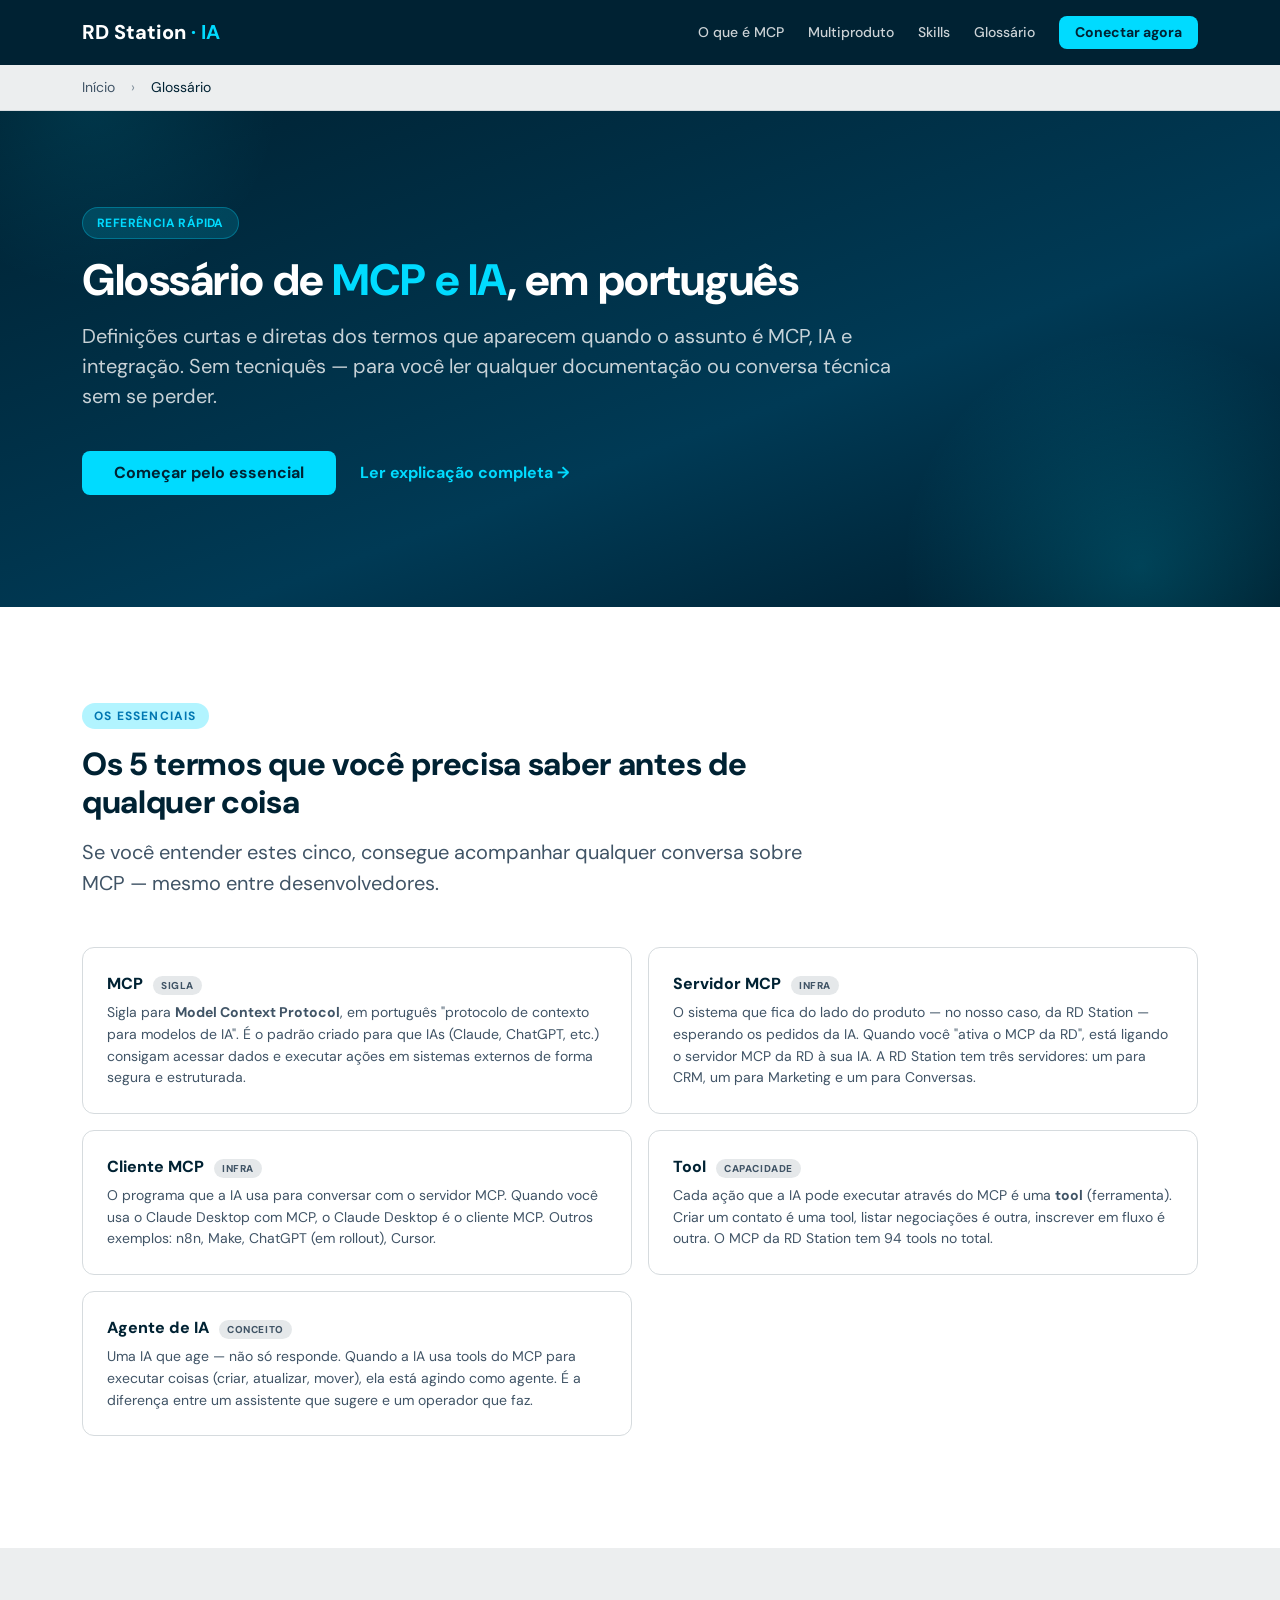
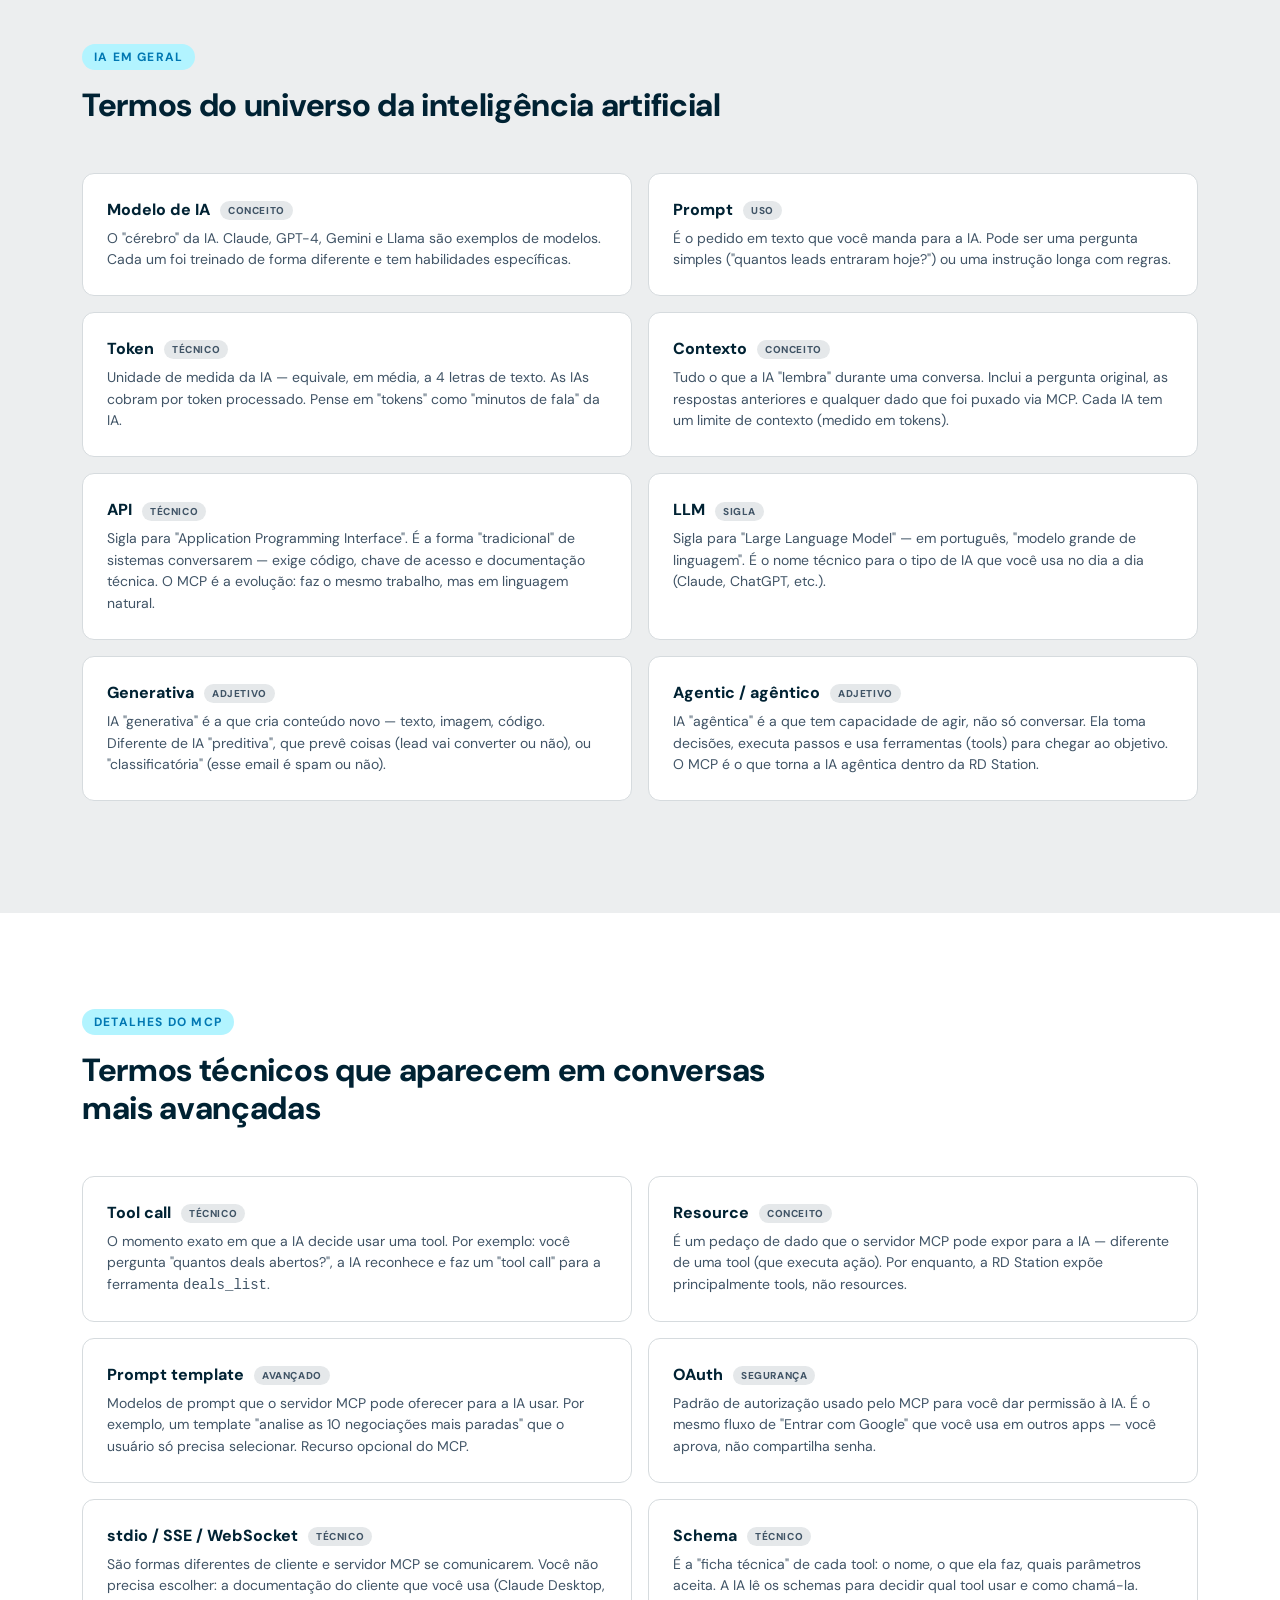
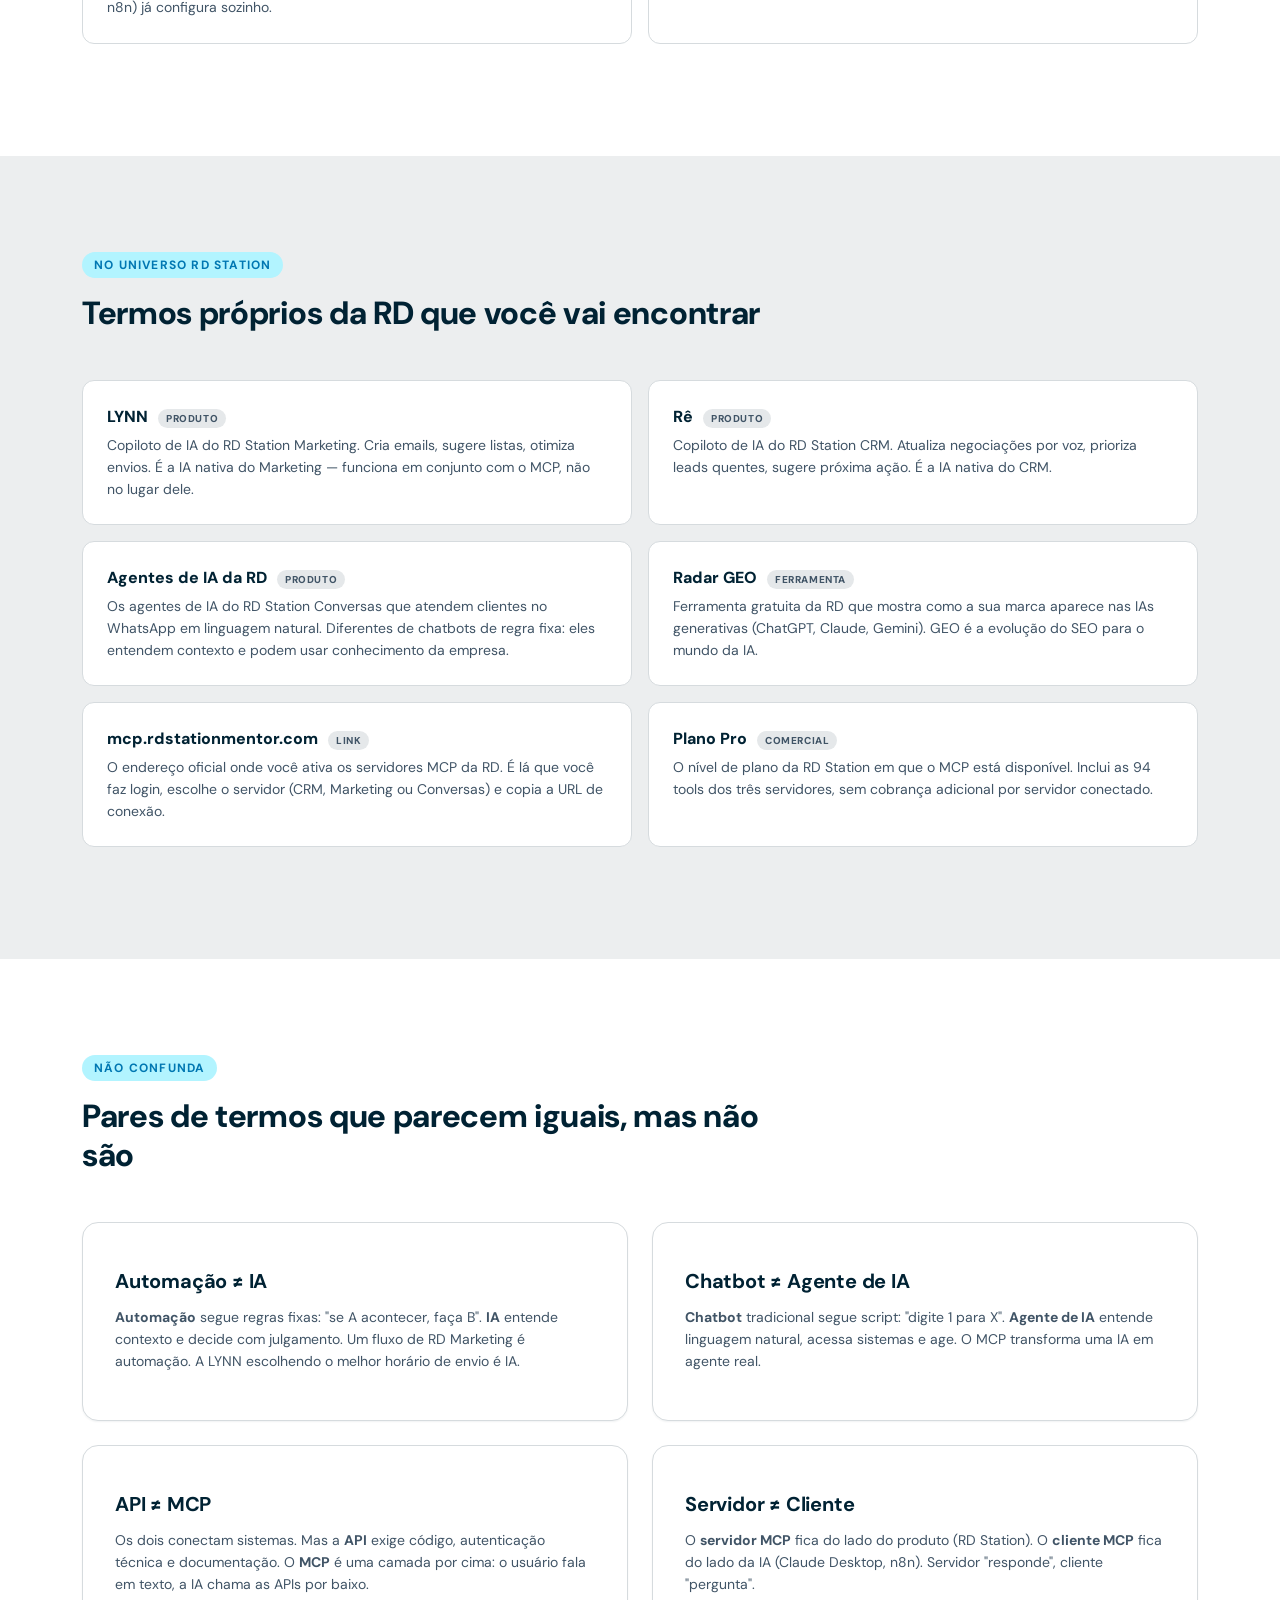
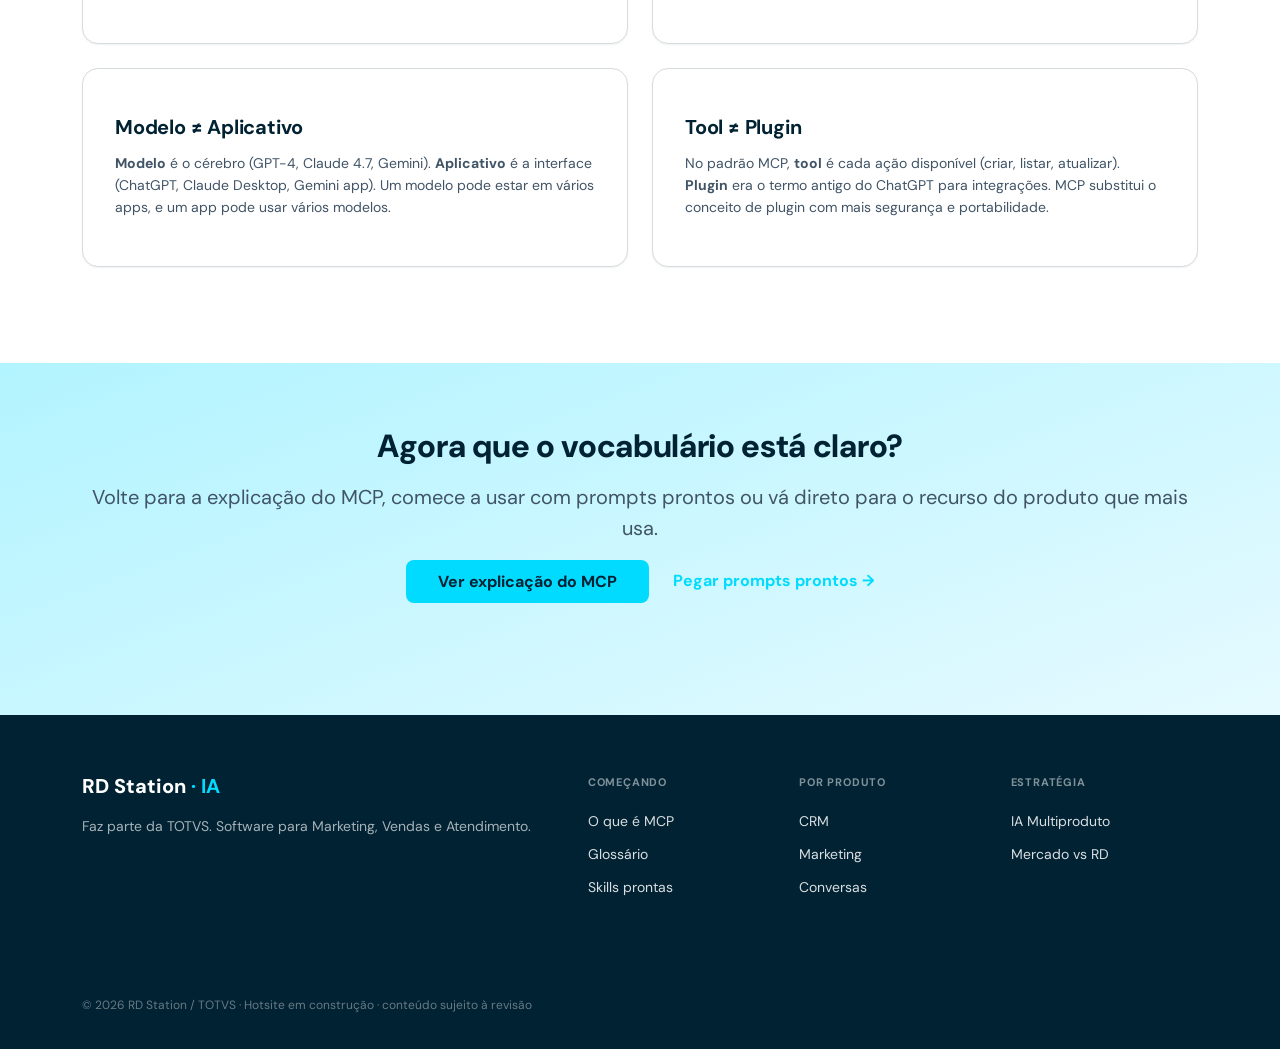
==== glossario.html @ 71debf49 "add: primeira versão do hotsite MCP da RD Station Hotsite institucional para a oferta de IA e MCP da" ====
<!DOCTYPE html>
<html lang="pt-BR">
<head>
  <meta charset="UTF-8" />
  <meta name="viewport" content="width=device-width, initial-scale=1.0" />
  <meta name="theme-color" content="#002233" />

  <title>Glossário de MCP e IA — em português · RD Station</title>
  <meta name="description" content="Definições curtas dos principais termos do mundo MCP e IA: agente, tool, server, cliente, prompt, token e mais. Para você entender qualquer texto técnico sobre o assunto." />

  <link rel="preconnect" href="https://fonts.googleapis.com" />
  <link rel="preconnect" href="https://fonts.gstatic.com" crossorigin />
  <link href="https://fonts.googleapis.com/css2?family=DM+Sans:wght@400;500;700;800&display=swap" rel="stylesheet" />

  <link rel="stylesheet" href="_styles.css" />
</head>
<body>

  <header class="site-header">
    <div class="container header-inner">
      <a href="index.html" class="logo">RD Station <span class="logo-tag">· IA</span></a>
      <nav class="nav">
        <a href="o-que-e-mcp.html" class="nav-link">O que é MCP</a>
        <a href="mcp-multiproduto.html" class="nav-link">Multiproduto</a>
        <a href="skills-mcp.html" class="nav-link">Skills</a>
        <a href="glossario.html" class="nav-link">Glossário</a>
        <a href="https://mcp.rdstationmentor.com" target="_blank" rel="noopener" class="btn btn-primary btn-sm">Conectar agora</a>
      </nav>
    </div>
  </header>

  <nav class="page-nav">
    <div class="container">
      <a href="index.html">Início</a>
      <span class="page-nav-sep">›</span>
      <span>Glossário</span>
    </div>
  </nav>

  <section class="hero">
    <div class="container">
      <span class="badge badge-primary">Referência rápida</span>
      <h1>Glossário de <em>MCP e IA</em>, em português</h1>
      <p class="lead">Definições curtas e diretas dos termos que aparecem quando o assunto é MCP, IA e integração. Sem tecniquês — para você ler qualquer documentação ou conversa técnica sem se perder.</p>
      <div class="hero-cta">
        <a href="#protocolo" class="btn btn-primary">Começar pelo essencial</a>
        <a href="o-que-e-mcp.html" class="btn-link">Ler explicação completa →</a>
      </div>
    </div>
  </section>

  <!-- Termos essenciais -->
  <section id="protocolo" class="section">
    <div class="container">
      <div class="section-header">
        <span class="eyebrow">Os essenciais</span>
        <h2>Os 5 termos que você precisa saber antes de qualquer coisa</h2>
        <p class="lead-secondary">Se você entender estes cinco, consegue acompanhar qualquer conversa sobre MCP — mesmo entre desenvolvedores.</p>
      </div>

      <dl class="glossary-grid">
        <div class="glossary-item">
          <dt>MCP <span class="term-tag">sigla</span></dt>
          <dd>Sigla para <strong>Model Context Protocol</strong>, em português "protocolo de contexto para modelos de IA". É o padrão criado para que IAs (Claude, ChatGPT, etc.) consigam acessar dados e executar ações em sistemas externos de forma segura e estruturada.</dd>
        </div>
        <div class="glossary-item">
          <dt>Servidor MCP <span class="term-tag">infra</span></dt>
          <dd>O sistema que fica do lado do produto — no nosso caso, da RD Station — esperando os pedidos da IA. Quando você "ativa o MCP da RD", está ligando o servidor MCP da RD à sua IA. A RD Station tem três servidores: um para CRM, um para Marketing e um para Conversas.</dd>
        </div>
        <div class="glossary-item">
          <dt>Cliente MCP <span class="term-tag">infra</span></dt>
          <dd>O programa que a IA usa para conversar com o servidor MCP. Quando você usa o Claude Desktop com MCP, o Claude Desktop é o cliente MCP. Outros exemplos: n8n, Make, ChatGPT (em rollout), Cursor.</dd>
        </div>
        <div class="glossary-item">
          <dt>Tool <span class="term-tag">capacidade</span></dt>
          <dd>Cada ação que a IA pode executar através do MCP é uma <strong>tool</strong> (ferramenta). Criar um contato é uma tool, listar negociações é outra, inscrever em fluxo é outra. O MCP da RD Station tem 94 tools no total.</dd>
        </div>
        <div class="glossary-item">
          <dt>Agente de IA <span class="term-tag">conceito</span></dt>
          <dd>Uma IA que age — não só responde. Quando a IA usa tools do MCP para executar coisas (criar, atualizar, mover), ela está agindo como agente. É a diferença entre um assistente que sugere e um operador que faz.</dd>
        </div>
      </dl>
    </div>
  </section>

  <!-- Termos de IA em geral -->
  <section class="section section--alt">
    <div class="container">
      <div class="section-header">
        <span class="eyebrow">IA em geral</span>
        <h2>Termos do universo da inteligência artificial</h2>
      </div>

      <dl class="glossary-grid">
        <div class="glossary-item">
          <dt>Modelo de IA <span class="term-tag">conceito</span></dt>
          <dd>O "cérebro" da IA. Claude, GPT-4, Gemini e Llama são exemplos de modelos. Cada um foi treinado de forma diferente e tem habilidades específicas.</dd>
        </div>
        <div class="glossary-item">
          <dt>Prompt <span class="term-tag">uso</span></dt>
          <dd>É o pedido em texto que você manda para a IA. Pode ser uma pergunta simples ("quantos leads entraram hoje?") ou uma instrução longa com regras.</dd>
        </div>
        <div class="glossary-item">
          <dt>Token <span class="term-tag">técnico</span></dt>
          <dd>Unidade de medida da IA — equivale, em média, a 4 letras de texto. As IAs cobram por token processado. Pense em "tokens" como "minutos de fala" da IA.</dd>
        </div>
        <div class="glossary-item">
          <dt>Contexto <span class="term-tag">conceito</span></dt>
          <dd>Tudo o que a IA "lembra" durante uma conversa. Inclui a pergunta original, as respostas anteriores e qualquer dado que foi puxado via MCP. Cada IA tem um limite de contexto (medido em tokens).</dd>
        </div>
        <div class="glossary-item">
          <dt>API <span class="term-tag">técnico</span></dt>
          <dd>Sigla para "Application Programming Interface". É a forma "tradicional" de sistemas conversarem — exige código, chave de acesso e documentação técnica. O MCP é a evolução: faz o mesmo trabalho, mas em linguagem natural.</dd>
        </div>
        <div class="glossary-item">
          <dt>LLM <span class="term-tag">sigla</span></dt>
          <dd>Sigla para "Large Language Model" — em português, "modelo grande de linguagem". É o nome técnico para o tipo de IA que você usa no dia a dia (Claude, ChatGPT, etc.).</dd>
        </div>
        <div class="glossary-item">
          <dt>Generativa <span class="term-tag">adjetivo</span></dt>
          <dd>IA "generativa" é a que cria conteúdo novo — texto, imagem, código. Diferente de IA "preditiva", que prevê coisas (lead vai converter ou não), ou "classificatória" (esse email é spam ou não).</dd>
        </div>
        <div class="glossary-item">
          <dt>Agentic / agêntico <span class="term-tag">adjetivo</span></dt>
          <dd>IA "agêntica" é a que tem capacidade de agir, não só conversar. Ela toma decisões, executa passos e usa ferramentas (tools) para chegar ao objetivo. O MCP é o que torna a IA agêntica dentro da RD Station.</dd>
        </div>
      </dl>
    </div>
  </section>

  <!-- Termos do MCP -->
  <section class="section">
    <div class="container">
      <div class="section-header">
        <span class="eyebrow">Detalhes do MCP</span>
        <h2>Termos técnicos que aparecem em conversas mais avançadas</h2>
      </div>

      <dl class="glossary-grid">
        <div class="glossary-item">
          <dt>Tool call <span class="term-tag">técnico</span></dt>
          <dd>O momento exato em que a IA decide usar uma tool. Por exemplo: você pergunta "quantos deals abertos?", a IA reconhece e faz um "tool call" para a ferramenta <code>deals_list</code>.</dd>
        </div>
        <div class="glossary-item">
          <dt>Resource <span class="term-tag">conceito</span></dt>
          <dd>É um pedaço de dado que o servidor MCP pode expor para a IA — diferente de uma tool (que executa ação). Por enquanto, a RD Station expõe principalmente tools, não resources.</dd>
        </div>
        <div class="glossary-item">
          <dt>Prompt template <span class="term-tag">avançado</span></dt>
          <dd>Modelos de prompt que o servidor MCP pode oferecer para a IA usar. Por exemplo, um template "analise as 10 negociações mais paradas" que o usuário só precisa selecionar. Recurso opcional do MCP.</dd>
        </div>
        <div class="glossary-item">
          <dt>OAuth <span class="term-tag">segurança</span></dt>
          <dd>Padrão de autorização usado pelo MCP para você dar permissão à IA. É o mesmo fluxo de "Entrar com Google" que você usa em outros apps — você aprova, não compartilha senha.</dd>
        </div>
        <div class="glossary-item">
          <dt>stdio / SSE / WebSocket <span class="term-tag">técnico</span></dt>
          <dd>São formas diferentes de cliente e servidor MCP se comunicarem. Você não precisa escolher: a documentação do cliente que você usa (Claude Desktop, n8n) já configura sozinho.</dd>
        </div>
        <div class="glossary-item">
          <dt>Schema <span class="term-tag">técnico</span></dt>
          <dd>É a "ficha técnica" de cada tool: o nome, o que ela faz, quais parâmetros aceita. A IA lê os schemas para decidir qual tool usar e como chamá-la.</dd>
        </div>
      </dl>
    </div>
  </section>

  <!-- Termos da RD Station -->
  <section class="section section--alt">
    <div class="container">
      <div class="section-header">
        <span class="eyebrow">No universo RD Station</span>
        <h2>Termos próprios da RD que você vai encontrar</h2>
      </div>

      <dl class="glossary-grid">
        <div class="glossary-item">
          <dt>LYNN <span class="term-tag">produto</span></dt>
          <dd>Copiloto de IA do RD Station Marketing. Cria emails, sugere listas, otimiza envios. É a IA nativa do Marketing — funciona em conjunto com o MCP, não no lugar dele.</dd>
        </div>
        <div class="glossary-item">
          <dt>Rê <span class="term-tag">produto</span></dt>
          <dd>Copiloto de IA do RD Station CRM. Atualiza negociações por voz, prioriza leads quentes, sugere próxima ação. É a IA nativa do CRM.</dd>
        </div>
        <div class="glossary-item">
          <dt>Agentes de IA da RD <span class="term-tag">produto</span></dt>
          <dd>Os agentes de IA do RD Station Conversas que atendem clientes no WhatsApp em linguagem natural. Diferentes de chatbots de regra fixa: eles entendem contexto e podem usar conhecimento da empresa.</dd>
        </div>
        <div class="glossary-item">
          <dt>Radar GEO <span class="term-tag">ferramenta</span></dt>
          <dd>Ferramenta gratuita da RD que mostra como a sua marca aparece nas IAs generativas (ChatGPT, Claude, Gemini). GEO é a evolução do SEO para o mundo da IA.</dd>
        </div>
        <div class="glossary-item">
          <dt>mcp.rdstationmentor.com <span class="term-tag">link</span></dt>
          <dd>O endereço oficial onde você ativa os servidores MCP da RD. É lá que você faz login, escolhe o servidor (CRM, Marketing ou Conversas) e copia a URL de conexão.</dd>
        </div>
        <div class="glossary-item">
          <dt>Plano Pro <span class="term-tag">comercial</span></dt>
          <dd>O nível de plano da RD Station em que o MCP está disponível. Inclui as 94 tools dos três servidores, sem cobrança adicional por servidor conectado.</dd>
        </div>
      </dl>
    </div>
  </section>

  <!-- O que NÃO confundir -->
  <section class="section">
    <div class="container">
      <div class="section-header">
        <span class="eyebrow">Não confunda</span>
        <h2>Pares de termos que parecem iguais, mas não são</h2>
      </div>

      <div class="grid-2">
        <article class="card">
          <h3>Automação ≠ IA</h3>
          <p><strong>Automação</strong> segue regras fixas: "se A acontecer, faça B". <strong>IA</strong> entende contexto e decide com julgamento. Um fluxo de RD Marketing é automação. A LYNN escolhendo o melhor horário de envio é IA.</p>
        </article>
        <article class="card">
          <h3>Chatbot ≠ Agente de IA</h3>
          <p><strong>Chatbot</strong> tradicional segue script: "digite 1 para X". <strong>Agente de IA</strong> entende linguagem natural, acessa sistemas e age. O MCP transforma uma IA em agente real.</p>
        </article>
        <article class="card">
          <h3>API ≠ MCP</h3>
          <p>Os dois conectam sistemas. Mas a <strong>API</strong> exige código, autenticação técnica e documentação. O <strong>MCP</strong> é uma camada por cima: o usuário fala em texto, a IA chama as APIs por baixo.</p>
        </article>
        <article class="card">
          <h3>Servidor ≠ Cliente</h3>
          <p>O <strong>servidor MCP</strong> fica do lado do produto (RD Station). O <strong>cliente MCP</strong> fica do lado da IA (Claude Desktop, n8n). Servidor "responde", cliente "pergunta".</p>
        </article>
        <article class="card">
          <h3>Modelo ≠ Aplicativo</h3>
          <p><strong>Modelo</strong> é o cérebro (GPT-4, Claude 4.7, Gemini). <strong>Aplicativo</strong> é a interface (ChatGPT, Claude Desktop, Gemini app). Um modelo pode estar em vários apps, e um app pode usar vários modelos.</p>
        </article>
        <article class="card">
          <h3>Tool ≠ Plugin</h3>
          <p>No padrão MCP, <strong>tool</strong> é cada ação disponível (criar, listar, atualizar). <strong>Plugin</strong> era o termo antigo do ChatGPT para integrações. MCP substitui o conceito de plugin com mais segurança e portabilidade.</p>
        </article>
      </div>
    </div>
  </section>

  <!-- CTA -->
  <section class="section section--cta">
    <div class="container">
      <h2>Agora que o vocabulário está claro?</h2>
      <p class="lead-secondary">Volte para a explicação do MCP, comece a usar com prompts prontos ou vá direto para o recurso do produto que mais usa.</p>
      <div class="hero-cta center-cta">
        <a href="o-que-e-mcp.html" class="btn btn-primary">Ver explicação do MCP</a>
        <a href="skills-mcp.html" class="btn-link">Pegar prompts prontos →</a>
      </div>
    </div>
  </section>

  <footer class="site-footer">
    <div class="container footer-inner">
      <div>
        <span class="logo">RD Station <span class="logo-tag">· IA</span></span>
        <p>Faz parte da TOTVS. Software para Marketing, Vendas e Atendimento.</p>
      </div>
      <div class="footer-cols">
        <div>
          <h4>Começando</h4>
          <a href="o-que-e-mcp.html">O que é MCP</a>
          <a href="glossario.html">Glossário</a>
          <a href="skills-mcp.html">Skills prontas</a>
        </div>
        <div>
          <h4>Por produto</h4>
          <a href="mcp-crm.html">CRM</a>
          <a href="mcp-marketing.html">Marketing</a>
          <a href="mcp-conversas.html">Conversas</a>
        </div>
        <div>
          <h4>Estratégia</h4>
          <a href="mcp-multiproduto.html">IA Multiproduto</a>
          <a href="ia-mercado-vs-rd.html">Mercado vs RD</a>
        </div>
      </div>
      <p class="text-muted">&copy; 2026 RD Station / TOTVS · Hotsite em construção · conteúdo sujeito à revisão</p>
    </div>
  </footer>

</body>
</html>
---- _styles.css ----
/* ============================================================
 * Hotsite MCP — RD Station
 * Base: Tangram Design System (tokens oficiais)
 * Arquivo único usado por todas as páginas do hotsite.
 * ============================================================ */

:root {
  /* Cores Tangram — primárias */
  --primary-border: #00DBFF;
  --primary-border-hover: #0088CC;
  --primary-icon: #0077B2;
  --primary-icon-hover: #005580;
  --primary-surface-high-emphasis: #00DBFF;
  --primary-surface-low-emphasis: #B2F4FF;
  --primary-surface-hover: #66EBFF;
  --primary-text: #0077B2;
  --primary-text-hover: #005580;

  /* Neutras */
  --neutral-border: #D6DBDE;
  --neutral-border-interactive: #B2BCC1;
  --neutral-icon-high-emphasis: #002233;
  --neutral-icon-low-emphasis: #596B7A;
  --neutral-surface: #FFFFFF;
  --neutral-surface-high-emphasis: #E5E8EA;
  --neutral-surface-low-emphasis: #ECEEEF;
  --neutral-surface-hover: #DADEE0;
  --neutral-surface-inverse: #002233;
  --neutral-text-high-emphasis: #002233;
  --neutral-text-low-emphasis: #405466;
  --neutral-text-disabled: #7F8D99;
  --neutral-text-inverse: #FFFFFF;

  /* Funcionais */
  --danger-text: #C20046;
  --danger-surface-low-emphasis: #FFD6E4;
  --success-text: #087A3A;
  --success-surface-low-emphasis: #D6FAE8;
  --warning-text: #A06800;
  --warning-surface-low-emphasis: #FFF3D0;
  --highlight-text: #6E00C5;
  --highlight-surface-low-emphasis: #EDD6FF;

  /* Cores de produto */
  --crm-text: #6E00C5;
  --crm-bg: #EDD6FF;
  --marketing-text: #0077B2;
  --marketing-bg: #B2F4FF;
  --conversas-text: #087A3A;
  --conversas-bg: #D6FAE8;

  /* Tipografia */
  --text-xxl: 36px;
  --text-xl: 28px;
  --text-lg: 20px;
  --text-md: 16px;
  --text-sm: 14px;
  --text-xs: 12px;

  /* Espaçamento */
  --size-spacing-01: 4px;
  --size-spacing-02: 8px;
  --size-spacing-03: 12px;
  --size-spacing-04: 16px;
  --size-spacing-05: 24px;
  --size-spacing-06: 32px;
  --size-spacing-07: 40px;
  --size-spacing-08: 48px;
  --size-spacing-09: 56px;
  --size-spacing-10: 64px;
  --size-spacing-11: 96px;

  /* Border radius */
  --border-radius-xs: 4px;
  --border-radius-sm: 8px;
  --border-radius-md: 12px;
  --border-radius-lg: 16px;
  --border-radius-xl: 24px;
  --border-radius-pill: 999px;

  /* Sombra */
  --shadow-xs: 0 1px 2px rgba(0, 34, 51, 0.06);
  --shadow-sm: 0 2px 4px rgba(0, 34, 51, 0.08);
  --shadow-md: 0 4px 8px rgba(0, 34, 51, 0.10);
  --shadow-lg: 0 8px 16px rgba(0, 34, 51, 0.12);
}

/* Reset e base ============================================== */
*, *::before, *::after { box-sizing: border-box; }
html { scroll-behavior: smooth; }

body {
  margin: 0;
  font-family: 'DM Sans', system-ui, -apple-system, sans-serif;
  font-size: var(--text-md);
  line-height: 1.5;
  color: var(--neutral-text-high-emphasis);
  background: var(--neutral-surface);
  -webkit-font-smoothing: antialiased;
}

img { max-width: 100%; height: auto; display: block; }

h1, h2, h3, h4, h5, h6 {
  font-family: 'DM Sans', sans-serif;
  color: var(--neutral-text-high-emphasis);
  letter-spacing: -0.01em;
  margin: 0;
  font-weight: 800;
}

h1 { font-size: clamp(28px, 4.5vw, 44px); line-height: 1.15; }
h2 { font-size: clamp(24px, 3.2vw, 32px); line-height: 1.2; font-weight: 800; }
h3 { font-size: var(--text-lg); line-height: 28px; font-weight: 700; }
h4 { font-size: var(--text-md); line-height: 22px; font-weight: 700; }

p {
  font-size: var(--text-md);
  line-height: 26px;
  margin: 0 0 var(--size-spacing-04);
  color: var(--neutral-text-high-emphasis);
}

a { color: var(--primary-text); text-decoration: none; }
a:hover { color: var(--primary-text-hover); }

/* Container e grid ========================================== */
.container {
  width: 100%;
  max-width: 1180px;
  margin: 0 auto;
  padding: 0 var(--size-spacing-06);
}

.grid-2 { display: grid; grid-template-columns: repeat(2, 1fr); gap: var(--size-spacing-05); }
.grid-3 { display: grid; grid-template-columns: repeat(3, 1fr); gap: var(--size-spacing-05); }
.grid-4 { display: grid; grid-template-columns: repeat(4, 1fr); gap: var(--size-spacing-05); }

@media (max-width: 900px) {
  .grid-2, .grid-3 { grid-template-columns: 1fr; }
  .grid-4 { grid-template-columns: 1fr 1fr; }
}
@media (max-width: 560px) {
  .grid-4 { grid-template-columns: 1fr; }
}

/* Header ==================================================== */
.site-header {
  background: var(--neutral-surface-inverse);
  padding: var(--size-spacing-04) 0;
  position: sticky; top: 0; z-index: 50;
}
.header-inner {
  display: flex; align-items: center; justify-content: space-between;
  gap: var(--size-spacing-05); flex-wrap: wrap;
}
.logo {
  color: var(--neutral-text-inverse);
  font-weight: 800;
  font-size: var(--text-lg);
  text-decoration: none;
}
.logo-tag { color: var(--primary-surface-high-emphasis); font-weight: 700; }

.nav { display: flex; align-items: center; gap: var(--size-spacing-05); flex-wrap: wrap; }
.nav-link {
  color: var(--neutral-text-inverse);
  font-size: var(--text-sm);
  font-weight: 500;
  text-decoration: none;
  opacity: 0.8;
}
.nav-link:hover { color: var(--primary-surface-high-emphasis); opacity: 1; }

/* Hero ====================================================== */
.hero {
  background: linear-gradient(160deg, #002233 0%, #003a55 60%, #001a29 100%);
  padding: var(--size-spacing-11) 0 var(--size-spacing-10);
  color: var(--neutral-text-inverse);
  position: relative;
  overflow: hidden;
}
.hero::before {
  content: '';
  position: absolute; inset: auto -100px -200px auto;
  width: 480px; height: 480px;
  background: radial-gradient(circle, rgba(0, 219, 255, 0.18) 0%, transparent 70%);
  pointer-events: none;
}
.hero::after {
  content: '';
  position: absolute; inset: -200px auto auto -100px;
  width: 380px; height: 380px;
  background: radial-gradient(circle, rgba(0, 219, 255, 0.1) 0%, transparent 70%);
  pointer-events: none;
}
.hero .container { position: relative; z-index: 1; }

.hero h1 {
  color: var(--neutral-text-inverse);
  max-width: 24ch;
  margin: var(--size-spacing-04) 0;
}
.hero h1 em { font-style: normal; color: var(--primary-surface-high-emphasis); }

.hero .lead {
  font-size: var(--text-lg);
  line-height: 1.5;
  color: rgba(255, 255, 255, 0.78);
  margin: 0 0 var(--size-spacing-07);
  max-width: 60ch;
}

.hero-cta {
  display: flex; gap: var(--size-spacing-05);
  align-items: center; flex-wrap: wrap;
  margin-bottom: var(--size-spacing-08);
}
.hero-cta.center-cta { justify-content: center; }

.hero-stats {
  display: grid; grid-template-columns: repeat(4, 1fr);
  gap: 1px; background: rgba(255, 255, 255, 0.08);
  border-radius: var(--border-radius-md); overflow: hidden;
  border: 1px solid rgba(255, 255, 255, 0.08);
  max-width: 720px;
}
.hero-stat {
  background: rgba(0, 0, 0, 0.25);
  padding: var(--size-spacing-05) var(--size-spacing-04);
  text-align: center;
}
.hero-stat strong {
  display: block;
  font-size: 28px; font-weight: 800;
  color: var(--primary-surface-high-emphasis);
  line-height: 1; margin-bottom: 6px;
}
.hero-stat span {
  font-size: var(--text-xs);
  color: rgba(255, 255, 255, 0.5);
  line-height: 1.35;
}

@media (max-width: 700px) {
  .hero-stats { grid-template-columns: repeat(2, 1fr); }
}

/* Sections ================================================== */
.section { padding: var(--size-spacing-11) 0; }
.section--alt { background: var(--neutral-surface-low-emphasis); }
.section--dark { background: var(--neutral-surface-inverse); color: var(--neutral-text-inverse); }
.section--dark h2, .section--dark p, .section--dark h3 { color: var(--neutral-text-inverse); }
.section--cta {
  background: linear-gradient(160deg, var(--primary-surface-low-emphasis), #E5FAFF);
  padding: var(--size-spacing-10) 0;
  text-align: center;
}

@media (max-width: 768px) {
  .section { padding: var(--size-spacing-09) 0; }
}

.section-header {
  margin-bottom: var(--size-spacing-08);
  max-width: 720px;
}
.section-header.text-center { margin-left: auto; margin-right: auto; text-align: center; }

.eyebrow {
  display: inline-block;
  font-size: var(--text-xs);
  font-weight: 700;
  text-transform: uppercase;
  letter-spacing: 1.2px;
  color: var(--primary-text);
  margin-bottom: var(--size-spacing-04);
  padding: 4px 12px;
  background: var(--primary-surface-low-emphasis);
  border-radius: var(--border-radius-pill);
}

.lead-secondary {
  font-size: var(--text-lg);
  line-height: 1.55;
  color: var(--neutral-text-low-emphasis);
  margin-top: var(--size-spacing-04);
}

.group-title {
  font-size: var(--text-sm);
  font-weight: 700;
  text-transform: uppercase;
  letter-spacing: 1.2px;
  color: var(--neutral-text-low-emphasis);
  margin: 0 0 var(--size-spacing-05);
  padding-bottom: var(--size-spacing-03);
  border-bottom: 1px solid var(--neutral-border);
}

/* Buttons =================================================== */
.btn {
  display: inline-block;
  font-family: 'DM Sans', sans-serif;
  font-size: var(--text-md);
  font-weight: 700;
  text-decoration: none;
  padding: var(--size-spacing-03) var(--size-spacing-06);
  border-radius: var(--border-radius-sm);
  transition: all 0.2s ease;
  cursor: pointer;
  border: none;
  line-height: 1.2;
}
.btn-primary {
  background: var(--primary-surface-high-emphasis);
  color: var(--neutral-text-high-emphasis);
}
.btn-primary:hover {
  background: var(--primary-surface-hover);
  color: var(--neutral-text-high-emphasis);
}
.btn-sm { padding: 8px 16px; font-size: var(--text-sm); }
.btn-secondary {
  background: transparent;
  color: var(--neutral-text-inverse);
  border: 1.5px solid rgba(255,255,255,0.4);
}
.btn-secondary:hover { background: rgba(255,255,255,0.08); }

.btn-link {
  color: var(--primary-surface-high-emphasis);
  font-weight: 700;
  text-decoration: none;
  font-size: var(--text-md);
}
.btn-link:hover { color: var(--primary-surface-hover); text-decoration: underline; }

/* Card ====================================================== */
.card {
  background: var(--neutral-surface);
  border: 1px solid var(--neutral-border);
  border-radius: var(--border-radius-lg);
  padding: var(--size-spacing-06);
  box-shadow: var(--shadow-xs);
  transition: all 0.2s ease;
  position: relative;
}
.card h3 {
  margin: var(--size-spacing-03) 0 var(--size-spacing-03);
  color: var(--neutral-text-high-emphasis);
}
.card p {
  color: var(--neutral-text-low-emphasis);
  margin: 0 0 var(--size-spacing-04);
  font-size: var(--text-sm);
  line-height: 1.55;
}
.card-link {
  display: block;
  text-decoration: none;
  color: inherit;
}
.card-link:hover {
  border-color: var(--primary-border);
  box-shadow: var(--shadow-md);
  transform: translateY(-2px);
}

.card-icon {
  display: inline-block;
  font-size: 28px;
  margin-bottom: var(--size-spacing-03);
  line-height: 1;
}

.card-tag {
  display: inline-block;
  font-size: var(--text-xs);
  font-weight: 700;
  text-transform: uppercase;
  letter-spacing: 0.6px;
  padding: 4px 10px;
  border-radius: var(--border-radius-pill);
  background: var(--neutral-surface-high-emphasis);
  color: var(--neutral-text-low-emphasis);
  margin-bottom: var(--size-spacing-03);
}
.tag-crm { background: var(--crm-bg); color: var(--crm-text); }
.tag-marketing { background: var(--marketing-bg); color: var(--marketing-text); }
.tag-conversas { background: var(--conversas-bg); color: var(--conversas-text); }
.tag-highlight { background: var(--highlight-surface-low-emphasis); color: var(--highlight-text); }
.tag-benchmark { background: var(--warning-surface-low-emphasis); color: var(--warning-text); }
.tag-blog { background: var(--success-surface-low-emphasis); color: var(--success-text); }

.card-cta {
  display: inline-block;
  font-size: var(--text-sm);
  font-weight: 700;
  color: var(--primary-text);
  margin-top: var(--size-spacing-03);
}

.card-product { border-top: 3px solid transparent; }
.card-product:has(.tag-crm) { border-top-color: var(--crm-text); }
.card-product:has(.tag-marketing) { border-top-color: var(--marketing-text); }
.card-product:has(.tag-conversas) { border-top-color: var(--conversas-text); }

/* Badge ===================================================== */
.badge {
  display: inline-block;
  font-size: var(--text-xs);
  font-weight: 700;
  letter-spacing: 0.4px;
  padding: 6px 14px;
  border-radius: var(--border-radius-pill);
  text-transform: uppercase;
}
.badge-primary {
  background: rgba(0, 219, 255, 0.15);
  color: var(--primary-surface-high-emphasis);
  border: 1px solid rgba(0, 219, 255, 0.3);
}
.badge-neutral { background: var(--neutral-surface-high-emphasis); color: var(--neutral-text-low-emphasis); }
.badge-success { background: var(--success-surface-low-emphasis); color: var(--success-text); }
.badge-warning { background: var(--warning-surface-low-emphasis); color: var(--warning-text); }
.badge-danger  { background: var(--danger-surface-low-emphasis); color: var(--danger-text); }
.badge-highlight { background: var(--highlight-surface-low-emphasis); color: var(--highlight-text); }

/* Tabela vs ================================================= */
.vs-table {
  width: 100%; border-collapse: collapse;
  background: var(--neutral-surface);
  border-radius: var(--border-radius-lg);
  overflow: hidden;
  box-shadow: var(--shadow-xs);
  font-size: var(--text-sm);
}
.vs-table th, .vs-table td {
  text-align: left;
  padding: var(--size-spacing-04) var(--size-spacing-05);
  border-bottom: 1px solid var(--neutral-border);
}
.vs-table th {
  font-size: var(--text-xs);
  text-transform: uppercase;
  letter-spacing: 0.6px;
  font-weight: 700;
  background: var(--neutral-surface-low-emphasis);
  color: var(--neutral-text-low-emphasis);
}
.vs-table th.th-rd {
  background: var(--primary-surface-low-emphasis);
  color: var(--primary-text);
}
.vs-table tr:last-child td { border-bottom: none; }
.vs-table tr:hover td { background: var(--neutral-surface-low-emphasis); }

/* Tabela genérica =========================================== */
.table {
  width: 100%; border-collapse: collapse;
  font-size: var(--text-sm);
  background: var(--neutral-surface);
  border-radius: var(--border-radius-lg);
  overflow: hidden;
  box-shadow: var(--shadow-xs);
}
.table th, .table td {
  text-align: left;
  padding: var(--size-spacing-04);
  border-bottom: 1px solid var(--neutral-border);
}
.table th {
  font-size: var(--text-xs);
  text-transform: uppercase;
  letter-spacing: 0.6px;
  font-weight: 700;
  background: var(--neutral-surface-low-emphasis);
  color: var(--neutral-text-low-emphasis);
}
.table tr:last-child td { border-bottom: none; }

/* Lista ===================================================== */
ul.bullet-list, ol.numbered-list {
  padding-left: 24px;
  margin: 0 0 var(--size-spacing-05);
}
ul.bullet-list li, ol.numbered-list li {
  font-size: var(--text-md);
  line-height: 26px;
  margin-bottom: var(--size-spacing-02);
  color: var(--neutral-text-high-emphasis);
}

/* Quote ===================================================== */
.quote {
  background: var(--neutral-surface-low-emphasis);
  border-left: 4px solid var(--primary-surface-high-emphasis);
  padding: var(--size-spacing-06);
  border-radius: 0 var(--border-radius-md) var(--border-radius-md) 0;
  margin: 0;
}
.quote p {
  font-size: var(--text-lg);
  font-style: italic;
  margin: 0 0 var(--size-spacing-04);
}
.quote footer { font-size: var(--text-sm); font-style: normal; }
.quote footer strong { display: block; color: var(--neutral-text-high-emphasis); }
.quote footer span { color: var(--neutral-text-low-emphasis); }

/* Prompt box ================================================ */
.prompt-box {
  background: var(--neutral-surface-inverse);
  color: #C8F1FF;
  border-radius: var(--border-radius-md);
  padding: var(--size-spacing-05) var(--size-spacing-06);
  font-family: 'DM Sans', monospace;
  font-size: var(--text-sm);
  line-height: 1.6;
  margin: var(--size-spacing-04) 0;
  border-left: 3px solid var(--primary-surface-high-emphasis);
}
.prompt-box::before {
  content: '💬 Prompt';
  display: block;
  font-size: var(--text-xs);
  font-weight: 700;
  text-transform: uppercase;
  letter-spacing: 0.8px;
  color: var(--primary-surface-high-emphasis);
  margin-bottom: var(--size-spacing-03);
}
.prompt-box em { font-style: italic; color: rgba(255,255,255,0.9); }
.prompt-box strong { color: #ffffff; font-weight: 700; }

.response-box {
  background: var(--neutral-surface-low-emphasis);
  border: 1px dashed var(--neutral-border);
  border-radius: var(--border-radius-md);
  padding: var(--size-spacing-05) var(--size-spacing-06);
  font-size: var(--text-sm);
  line-height: 1.6;
  margin: 0 0 var(--size-spacing-05);
}
.response-box::before {
  content: '🤖 Resposta';
  display: block;
  font-size: var(--text-xs);
  font-weight: 700;
  text-transform: uppercase;
  letter-spacing: 0.8px;
  color: var(--neutral-text-low-emphasis);
  margin-bottom: var(--size-spacing-03);
}

/* Step block ================================================ */
.steps {
  display: grid;
  gap: var(--size-spacing-05);
  counter-reset: step;
}
.step {
  display: grid;
  grid-template-columns: 56px 1fr;
  gap: var(--size-spacing-05);
  align-items: flex-start;
  background: var(--neutral-surface);
  border: 1px solid var(--neutral-border);
  border-radius: var(--border-radius-md);
  padding: var(--size-spacing-05) var(--size-spacing-06);
}
.step::before {
  counter-increment: step;
  content: counter(step);
  display: flex; align-items: center; justify-content: center;
  width: 48px; height: 48px;
  background: var(--primary-surface-low-emphasis);
  color: var(--primary-text);
  font-weight: 800; font-size: var(--text-lg);
  border-radius: 50%;
}
.step h4 { margin: 0 0 6px; }
.step p { margin: 0; color: var(--neutral-text-low-emphasis); }

/* Big numbers =============================================== */
.big-number {
  text-align: left;
}
.big-number strong {
  display: block;
  font-size: 48px;
  line-height: 1;
  font-weight: 800;
  color: var(--primary-text);
  margin-bottom: var(--size-spacing-02);
}
.big-number span {
  font-size: var(--text-sm);
  color: var(--neutral-text-low-emphasis);
}

/* Glossário ================================================= */
.glossary-grid {
  display: grid;
  grid-template-columns: repeat(2, 1fr);
  gap: var(--size-spacing-04);
}
@media (max-width: 768px) { .glossary-grid { grid-template-columns: 1fr; } }

.glossary-item {
  background: var(--neutral-surface);
  border: 1px solid var(--neutral-border);
  border-radius: var(--border-radius-md);
  padding: var(--size-spacing-05);
}
.glossary-item dt {
  font-size: var(--text-md);
  font-weight: 800;
  color: var(--neutral-text-high-emphasis);
  margin-bottom: 6px;
}
.glossary-item .term-tag {
  display: inline-block;
  font-size: 10px;
  text-transform: uppercase;
  letter-spacing: 0.6px;
  padding: 2px 8px;
  border-radius: var(--border-radius-pill);
  background: var(--neutral-surface-high-emphasis);
  color: var(--neutral-text-low-emphasis);
  margin-left: 6px;
  vertical-align: middle;
}
.glossary-item dd {
  margin: 0;
  font-size: var(--text-sm);
  line-height: 1.55;
  color: var(--neutral-text-low-emphasis);
}

/* Footer ==================================================== */
.site-footer {
  background: var(--neutral-surface-inverse);
  color: var(--neutral-text-inverse);
  padding: var(--size-spacing-09) 0 var(--size-spacing-06);
}
.footer-inner {
  display: grid;
  grid-template-columns: 1.5fr 2fr;
  gap: var(--size-spacing-08);
  align-items: flex-start;
}
.footer-inner p {
  color: rgba(255,255,255,0.65);
  margin: var(--size-spacing-03) 0 0;
  font-size: var(--text-sm);
}
.footer-cols {
  display: grid;
  grid-template-columns: repeat(3, 1fr);
  gap: var(--size-spacing-05);
}
.footer-cols h4 {
  color: rgba(255,255,255,0.5);
  text-transform: uppercase;
  letter-spacing: 0.8px;
  font-size: 11px;
  font-weight: 700;
  margin-bottom: var(--size-spacing-03);
}
.footer-cols a {
  display: block;
  color: rgba(255,255,255,0.85);
  text-decoration: none;
  padding: 6px 0;
  font-size: var(--text-sm);
}
.footer-cols a:hover { color: var(--primary-surface-high-emphasis); }
.site-footer .text-muted {
  margin-top: var(--size-spacing-07);
  font-size: var(--text-xs);
  color: rgba(255,255,255,0.4);
  grid-column: 1 / -1;
}

@media (max-width: 768px) {
  .footer-inner { grid-template-columns: 1fr; }
  .footer-cols { grid-template-columns: repeat(3, 1fr); }
}
@media (max-width: 560px) {
  .footer-cols { grid-template-columns: 1fr 1fr; }
}

/* Utilitários =============================================== */
.text-center { text-align: center; }
.text-muted { color: var(--neutral-text-low-emphasis); }
.mt-4 { margin-top: var(--size-spacing-04); }
.mt-5 { margin-top: var(--size-spacing-05); }
.mt-6 { margin-top: var(--size-spacing-06); }
.mt-7 { margin-top: var(--size-spacing-07); }
.mt-8 { margin-top: var(--size-spacing-08); }
.mb-0 { margin-bottom: 0; }
.mb-4 { margin-bottom: var(--size-spacing-04); }
.mb-6 { margin-bottom: var(--size-spacing-06); }

/* Page nav (breadcrumb pequeno no topo da página interna) === */
.page-nav {
  background: var(--neutral-surface-low-emphasis);
  padding: var(--size-spacing-03) 0;
  font-size: var(--text-sm);
  border-bottom: 1px solid var(--neutral-border);
}
.page-nav a {
  color: var(--neutral-text-low-emphasis);
  text-decoration: none;
}
.page-nav a:hover { color: var(--primary-text); }
.page-nav-sep { color: var(--neutral-text-disabled); margin: 0 var(--size-spacing-03); }

/* Flow diagram ============================================== */
.flow {
  display: grid;
  grid-template-columns: 1fr;
  gap: var(--size-spacing-04);
}
.flow-step {
  background: var(--neutral-surface);
  border: 1px solid var(--neutral-border);
  border-radius: var(--border-radius-md);
  padding: var(--size-spacing-05);
  position: relative;
}
.flow-step .flow-tag {
  display: inline-block;
  font-size: var(--text-xs);
  font-weight: 700;
  text-transform: uppercase;
  letter-spacing: 0.6px;
  padding: 4px 10px;
  border-radius: var(--border-radius-pill);
  margin-bottom: var(--size-spacing-03);
}
.flow-step h4 { font-size: var(--text-lg); margin-bottom: var(--size-spacing-02); }
.flow-step p { margin-bottom: 0; font-size: var(--text-sm); color: var(--neutral-text-low-emphasis); }

.flow-arrow {
  text-align: center;
  font-size: 24px;
  color: var(--primary-text);
  line-height: 1;
}

/* ============================================================
 * Marketplace — usado em prompts-mcp.html e skills-mcp.html
 * ============================================================ */

/* Search bar dentro do hero ===================================== */
.search-wrap {
  background: rgba(255,255,255,0.08);
  border: 1px solid rgba(255,255,255,0.16);
  border-radius: var(--border-radius-md);
  padding: 6px 6px 6px var(--size-spacing-05);
  display: flex; align-items: center; gap: var(--size-spacing-03);
  max-width: 640px;
  margin-top: var(--size-spacing-06);
}
.search-wrap svg { width: 18px; height: 18px; opacity: 0.6; flex-shrink: 0; color: rgba(255,255,255,0.6); }
.search-input {
  flex: 1;
  background: transparent;
  border: 0;
  color: var(--neutral-text-inverse);
  font-family: 'DM Sans', sans-serif;
  font-size: var(--text-md);
  padding: var(--size-spacing-03) 0;
  outline: 0;
}
.search-input::placeholder { color: rgba(255,255,255,0.45); }
.search-clear-btn {
  background: var(--primary-surface-high-emphasis);
  color: var(--neutral-text-high-emphasis);
  border: 0;
  font-family: 'DM Sans', sans-serif;
  font-weight: 700;
  font-size: var(--text-sm);
  padding: 8px 16px;
  border-radius: var(--border-radius-sm);
  cursor: pointer;
}
.search-clear-btn:hover { background: var(--primary-surface-hover); }

/* Filtros ====================================================== */
.filters {
  background: var(--neutral-surface);
  border-bottom: 1px solid var(--neutral-border);
  padding: var(--size-spacing-06) 0;
  position: sticky;
  top: 64px;
  z-index: 40;
}
.filter-row {
  display: flex;
  align-items: center;
  gap: var(--size-spacing-05);
  margin-bottom: var(--size-spacing-04);
  flex-wrap: wrap;
}
.filter-row:last-child { margin-bottom: 0; }

.filter-label {
  font-size: var(--text-xs);
  font-weight: 700;
  text-transform: uppercase;
  letter-spacing: 0.6px;
  color: var(--neutral-text-low-emphasis);
  white-space: nowrap;
  min-width: 96px;
}

.filter-chips {
  display: flex;
  gap: var(--size-spacing-02);
  flex-wrap: wrap;
  flex: 1;
}
.filter-chip {
  background: var(--neutral-surface);
  border: 1px solid var(--neutral-border);
  color: var(--neutral-text-low-emphasis);
  font-family: 'DM Sans', sans-serif;
  font-size: var(--text-sm);
  font-weight: 600;
  padding: 6px 14px;
  border-radius: var(--border-radius-pill);
  cursor: pointer;
  transition: all 0.15s ease;
  white-space: nowrap;
}
.filter-chip:hover {
  border-color: var(--neutral-border-interactive);
  color: var(--neutral-text-high-emphasis);
}
.filter-chip.active {
  background: var(--neutral-text-high-emphasis);
  color: var(--neutral-text-inverse);
  border-color: var(--neutral-text-high-emphasis);
}
.filter-chip[data-filter^="produto-"].active { background: var(--primary-text); border-color: var(--primary-text); }
.filter-chip[data-filter="produto-crm"] { color: var(--crm-text); }
.filter-chip[data-filter="produto-crm"].active { background: var(--crm-text); border-color: var(--crm-text); color: white; }
.filter-chip[data-filter="produto-marketing"] { color: var(--marketing-text); }
.filter-chip[data-filter="produto-marketing"].active { background: var(--marketing-text); border-color: var(--marketing-text); color: white; }
.filter-chip[data-filter="produto-conversas"] { color: var(--conversas-text); }
.filter-chip[data-filter="produto-conversas"].active { background: var(--conversas-text); border-color: var(--conversas-text); color: white; }
.filter-chip[data-filter="produto-multi"] { color: var(--highlight-text); }
.filter-chip[data-filter="produto-multi"].active { background: var(--highlight-text); border-color: var(--highlight-text); color: white; }

.filter-counter {
  font-size: var(--text-sm);
  font-weight: 600;
  color: var(--neutral-text-low-emphasis);
  white-space: nowrap;
}
.filter-counter strong { color: var(--neutral-text-high-emphasis); }

.filter-reset {
  background: transparent;
  border: 0;
  color: var(--primary-text);
  font-family: 'DM Sans', sans-serif;
  font-size: var(--text-sm);
  font-weight: 700;
  cursor: pointer;
  padding: 0;
}
.filter-reset:hover { color: var(--primary-text-hover); text-decoration: underline; }

/* Marketplace grid ============================================= */
.marketplace {
  padding: var(--size-spacing-10) 0;
}
.marketplace-grid {
  display: grid;
  grid-template-columns: repeat(auto-fill, minmax(360px, 1fr));
  gap: var(--size-spacing-05);
}
.empty-state {
  text-align: center;
  padding: var(--size-spacing-10) var(--size-spacing-05);
  color: var(--neutral-text-low-emphasis);
  grid-column: 1 / -1;
}
.empty-state h3 { margin-bottom: var(--size-spacing-03); color: var(--neutral-text-high-emphasis); }

/* Cartão de Prompt ============================================ */
.prompt-card {
  background: var(--neutral-surface);
  border: 1px solid var(--neutral-border);
  border-radius: var(--border-radius-lg);
  padding: var(--size-spacing-05);
  display: flex;
  flex-direction: column;
  gap: var(--size-spacing-04);
  transition: box-shadow 0.18s, transform 0.18s;
}
.prompt-card:hover { box-shadow: var(--shadow-md); transform: translateY(-2px); }
.prompt-card-tags {
  display: flex;
  gap: var(--size-spacing-02);
  flex-wrap: wrap;
}
.prompt-tag {
  font-size: 10px;
  font-weight: 700;
  text-transform: uppercase;
  letter-spacing: 0.6px;
  padding: 3px 9px;
  border-radius: var(--border-radius-pill);
  background: var(--neutral-surface-high-emphasis);
  color: var(--neutral-text-low-emphasis);
}
.prompt-tag[data-product="crm"] { background: var(--crm-bg); color: var(--crm-text); }
.prompt-tag[data-product="marketing"] { background: var(--marketing-bg); color: var(--marketing-text); }
.prompt-tag[data-product="conversas"] { background: var(--conversas-bg); color: var(--conversas-text); }
.prompt-tag[data-product="multi"] { background: var(--highlight-surface-low-emphasis); color: var(--highlight-text); }
.prompt-tag[data-type] { background: rgba(0,119,178,0.1); color: var(--primary-text); }

.prompt-card-title {
  font-size: var(--text-md);
  font-weight: 700;
  color: var(--neutral-text-high-emphasis);
  line-height: 1.35;
  margin: 0;
}

.prompt-card-text {
  background: var(--neutral-surface-inverse);
  color: #C8F1FF;
  border-radius: var(--border-radius-md);
  padding: var(--size-spacing-04) var(--size-spacing-05);
  font-family: ui-monospace, 'SF Mono', 'Menlo', monospace;
  font-size: 13px;
  line-height: 1.55;
  border-left: 3px solid var(--primary-surface-high-emphasis);
  margin: 0;
  white-space: pre-wrap;
  word-break: break-word;
}
.prompt-card-text strong { color: white; font-weight: 700; }
.prompt-card-text em { font-style: italic; color: rgba(255,255,255,0.85); }

.prompt-card-footer {
  display: flex;
  justify-content: space-between;
  align-items: center;
  gap: var(--size-spacing-03);
}
.prompt-card-meta {
  font-size: var(--text-xs);
  color: var(--neutral-text-low-emphasis);
}
.copy-btn {
  background: var(--primary-surface-high-emphasis);
  color: var(--neutral-text-high-emphasis);
  border: 0;
  font-family: 'DM Sans', sans-serif;
  font-weight: 700;
  font-size: var(--text-sm);
  padding: 8px 16px;
  border-radius: var(--border-radius-sm);
  cursor: pointer;
  display: inline-flex;
  align-items: center;
  gap: 6px;
  transition: all 0.15s ease;
}
.copy-btn:hover { background: var(--primary-surface-hover); }
.copy-btn.copied {
  background: var(--success-surface-low-emphasis);
  color: var(--success-text);
}
.copy-btn svg { width: 14px; height: 14px; }

/* Cartão de Skill ============================================= */
.skill-card {
  background: var(--neutral-surface);
  border: 1px solid var(--neutral-border);
  border-radius: var(--border-radius-lg);
  padding: var(--size-spacing-05);
  display: flex;
  flex-direction: column;
  gap: var(--size-spacing-04);
  transition: box-shadow 0.18s, transform 0.18s;
  position: relative;
}
.skill-card:hover { box-shadow: var(--shadow-md); transform: translateY(-2px); }

.skill-card-tags {
  display: flex;
  gap: var(--size-spacing-02);
  flex-wrap: wrap;
}

.skill-card-title {
  font-size: var(--text-lg);
  font-weight: 800;
  color: var(--neutral-text-high-emphasis);
  line-height: 1.25;
  margin: 0;
}

.skill-card-desc {
  font-size: var(--text-sm);
  color: var(--neutral-text-low-emphasis);
  line-height: 1.55;
  margin: 0;
}

.skill-section {
  border-top: 1px solid var(--neutral-border);
  padding-top: var(--size-spacing-04);
}
.skill-section-label {
  font-size: 10px;
  font-weight: 700;
  text-transform: uppercase;
  letter-spacing: 0.8px;
  color: var(--neutral-text-low-emphasis);
  margin-bottom: var(--size-spacing-03);
}
.skill-tools {
  display: flex;
  flex-wrap: wrap;
  gap: 4px;
}
.tool-pill {
  font-family: ui-monospace, 'SF Mono', 'Menlo', monospace;
  font-size: 11px;
  font-weight: 500;
  padding: 3px 8px;
  border-radius: var(--border-radius-xs);
  border: 1px solid var(--neutral-border);
  color: var(--neutral-text-high-emphasis);
  background: var(--neutral-surface-low-emphasis);
  white-space: nowrap;
}
.tool-pill[data-product="crm"] {
  background: var(--crm-bg);
  color: var(--crm-text);
  border-color: rgba(110,0,197,0.2);
}
.tool-pill[data-product="marketing"] {
  background: var(--marketing-bg);
  color: var(--marketing-text);
  border-color: rgba(0,119,178,0.2);
}
.tool-pill[data-product="conversas"] {
  background: var(--conversas-bg);
  color: var(--conversas-text);
  border-color: rgba(8,122,58,0.2);
}

.skill-steps {
  list-style: none;
  padding: 0;
  margin: 0;
  counter-reset: skillstep;
  display: grid;
  gap: var(--size-spacing-02);
}
.skill-steps li {
  display: grid;
  grid-template-columns: 24px 1fr;
  gap: var(--size-spacing-03);
  font-size: 13px;
  line-height: 1.55;
  color: var(--neutral-text-high-emphasis);
  align-items: flex-start;
  counter-increment: skillstep;
}
.skill-steps li::before {
  content: counter(skillstep);
  width: 22px; height: 22px;
  border-radius: 50%;
  background: var(--primary-surface-low-emphasis);
  color: var(--primary-text);
  font-size: 11px;
  font-weight: 800;
  display: flex;
  align-items: center;
  justify-content: center;
  flex-shrink: 0;
}

.skill-card-footer {
  display: flex;
  justify-content: space-between;
  align-items: center;
  gap: var(--size-spacing-03);
  border-top: 1px solid var(--neutral-border);
  padding-top: var(--size-spacing-04);
  margin-top: auto;
}

.download-btn {
  background: var(--neutral-surface-inverse);
  color: var(--neutral-text-inverse);
  border: 0;
  font-family: 'DM Sans', sans-serif;
  font-weight: 700;
  font-size: var(--text-sm);
  padding: 8px 16px;
  border-radius: var(--border-radius-sm);
  cursor: not-allowed;
  display: inline-flex;
  align-items: center;
  gap: 6px;
  position: relative;
  opacity: 0.85;
  transition: opacity 0.15s ease;
}
.download-btn:hover { opacity: 1; }
.download-btn svg { width: 14px; height: 14px; }
.download-btn .tooltip {
  position: absolute;
  bottom: calc(100% + 8px);
  right: 0;
  background: var(--neutral-text-high-emphasis);
  color: var(--neutral-text-inverse);
  font-size: 11px;
  font-weight: 600;
  white-space: nowrap;
  padding: 6px 10px;
  border-radius: var(--border-radius-xs);
  opacity: 0;
  pointer-events: none;
  transition: opacity 0.15s ease;
}
.download-btn .tooltip::after {
  content: '';
  position: absolute;
  top: 100%;
  right: 18px;
  border: 5px solid transparent;
  border-top-color: var(--neutral-text-high-emphasis);
}
.download-btn:hover .tooltip { opacity: 1; }

.skill-meta {
  display: flex;
  align-items: center;
  gap: 6px;
  font-size: var(--text-xs);
  color: var(--neutral-text-low-emphasis);
}
.skill-meta-dot {
  display: inline-block;
  width: 6px; height: 6px;
  border-radius: 50%;
  background: var(--success-surface-high-emphasis);
}

/* Banner ações em lote ========================================= */
.marketplace-banner {
  background: var(--primary-surface-low-emphasis);
  border: 1px solid var(--primary-border);
  border-radius: var(--border-radius-md);
  padding: var(--size-spacing-04) var(--size-spacing-05);
  margin-bottom: var(--size-spacing-06);
  display: flex;
  align-items: center;
  gap: var(--size-spacing-04);
}
.marketplace-banner-icon { font-size: 24px; flex-shrink: 0; }
.marketplace-banner-content { flex: 1; }
.marketplace-banner h4 { font-size: var(--text-md); margin: 0 0 4px; }
.marketplace-banner p { font-size: var(--text-sm); margin: 0; color: var(--neutral-text-low-emphasis); }

/* Mobile ======================================================= */
@media (max-width: 768px) {
  .filters { position: relative; top: 0; }
  .filter-row { gap: var(--size-spacing-03); }
  .filter-label { min-width: 0; width: 100%; }
  .marketplace-grid { grid-template-columns: 1fr; }
}
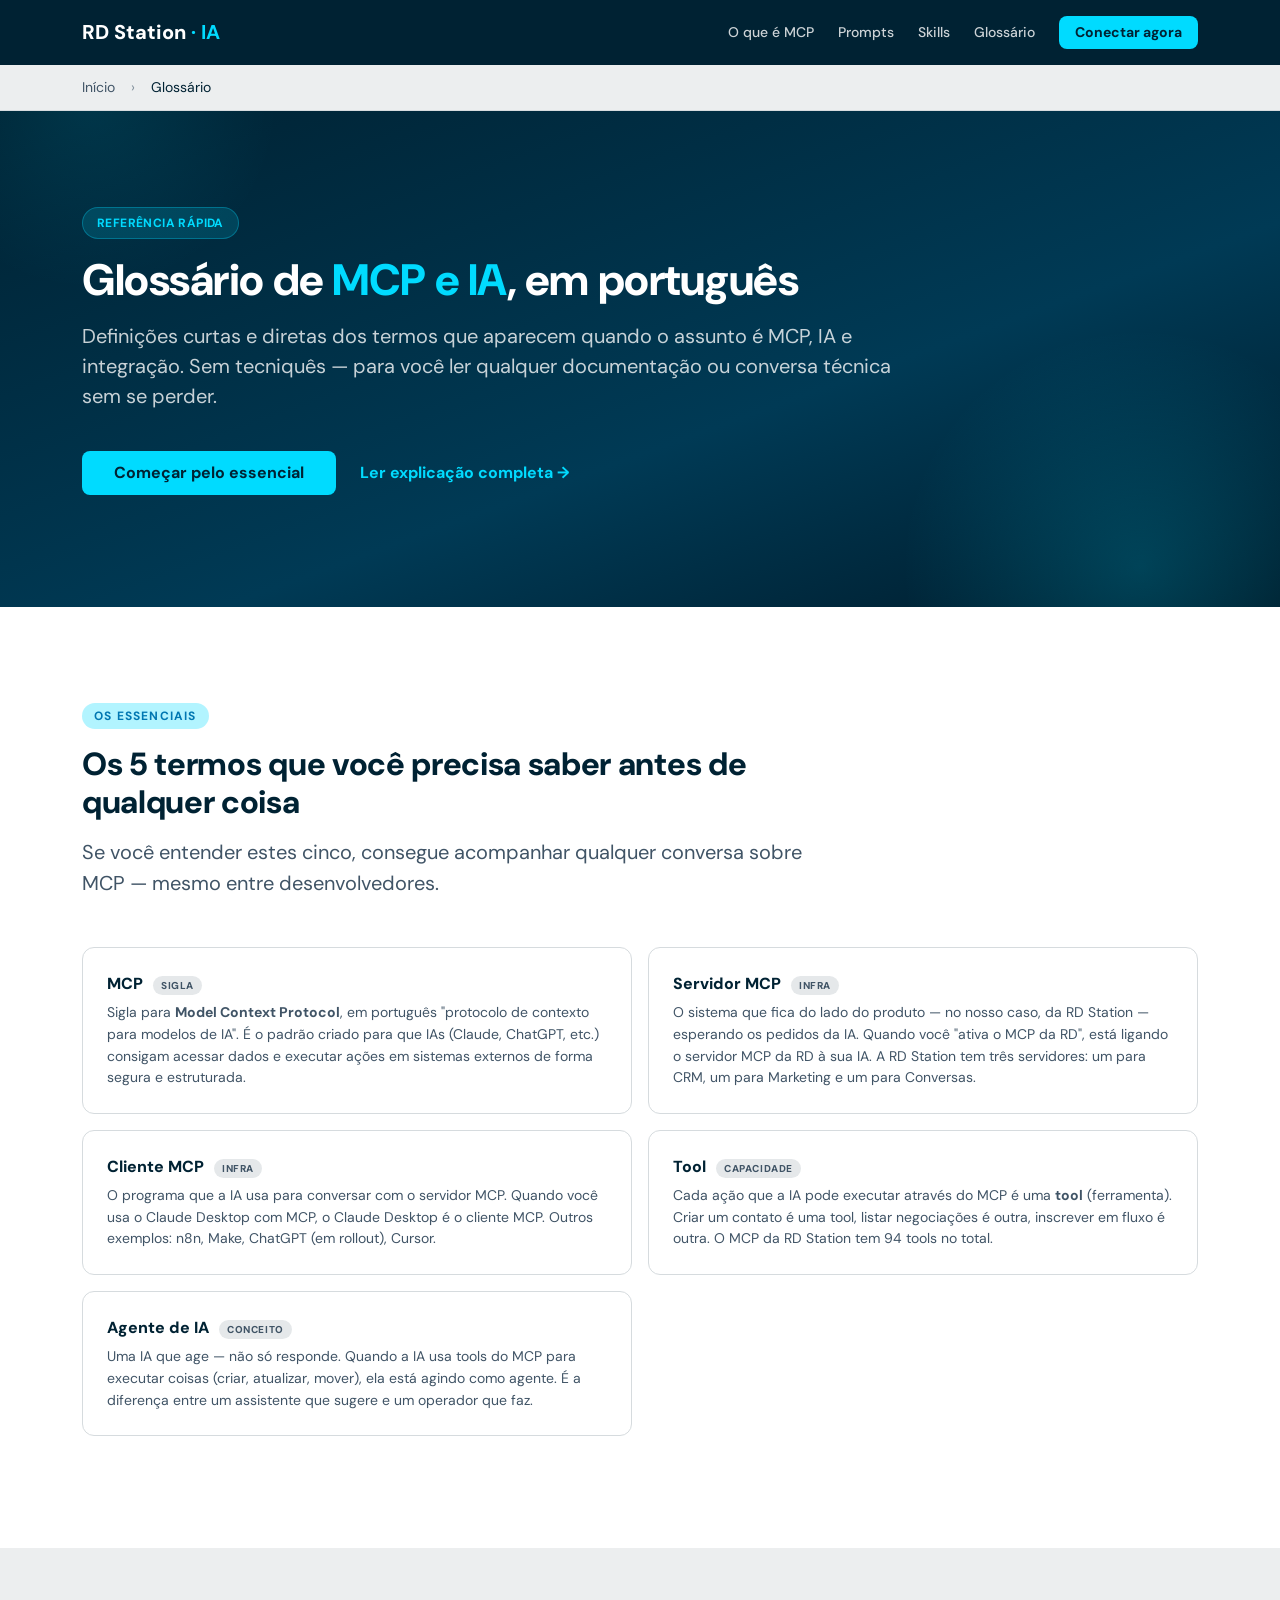
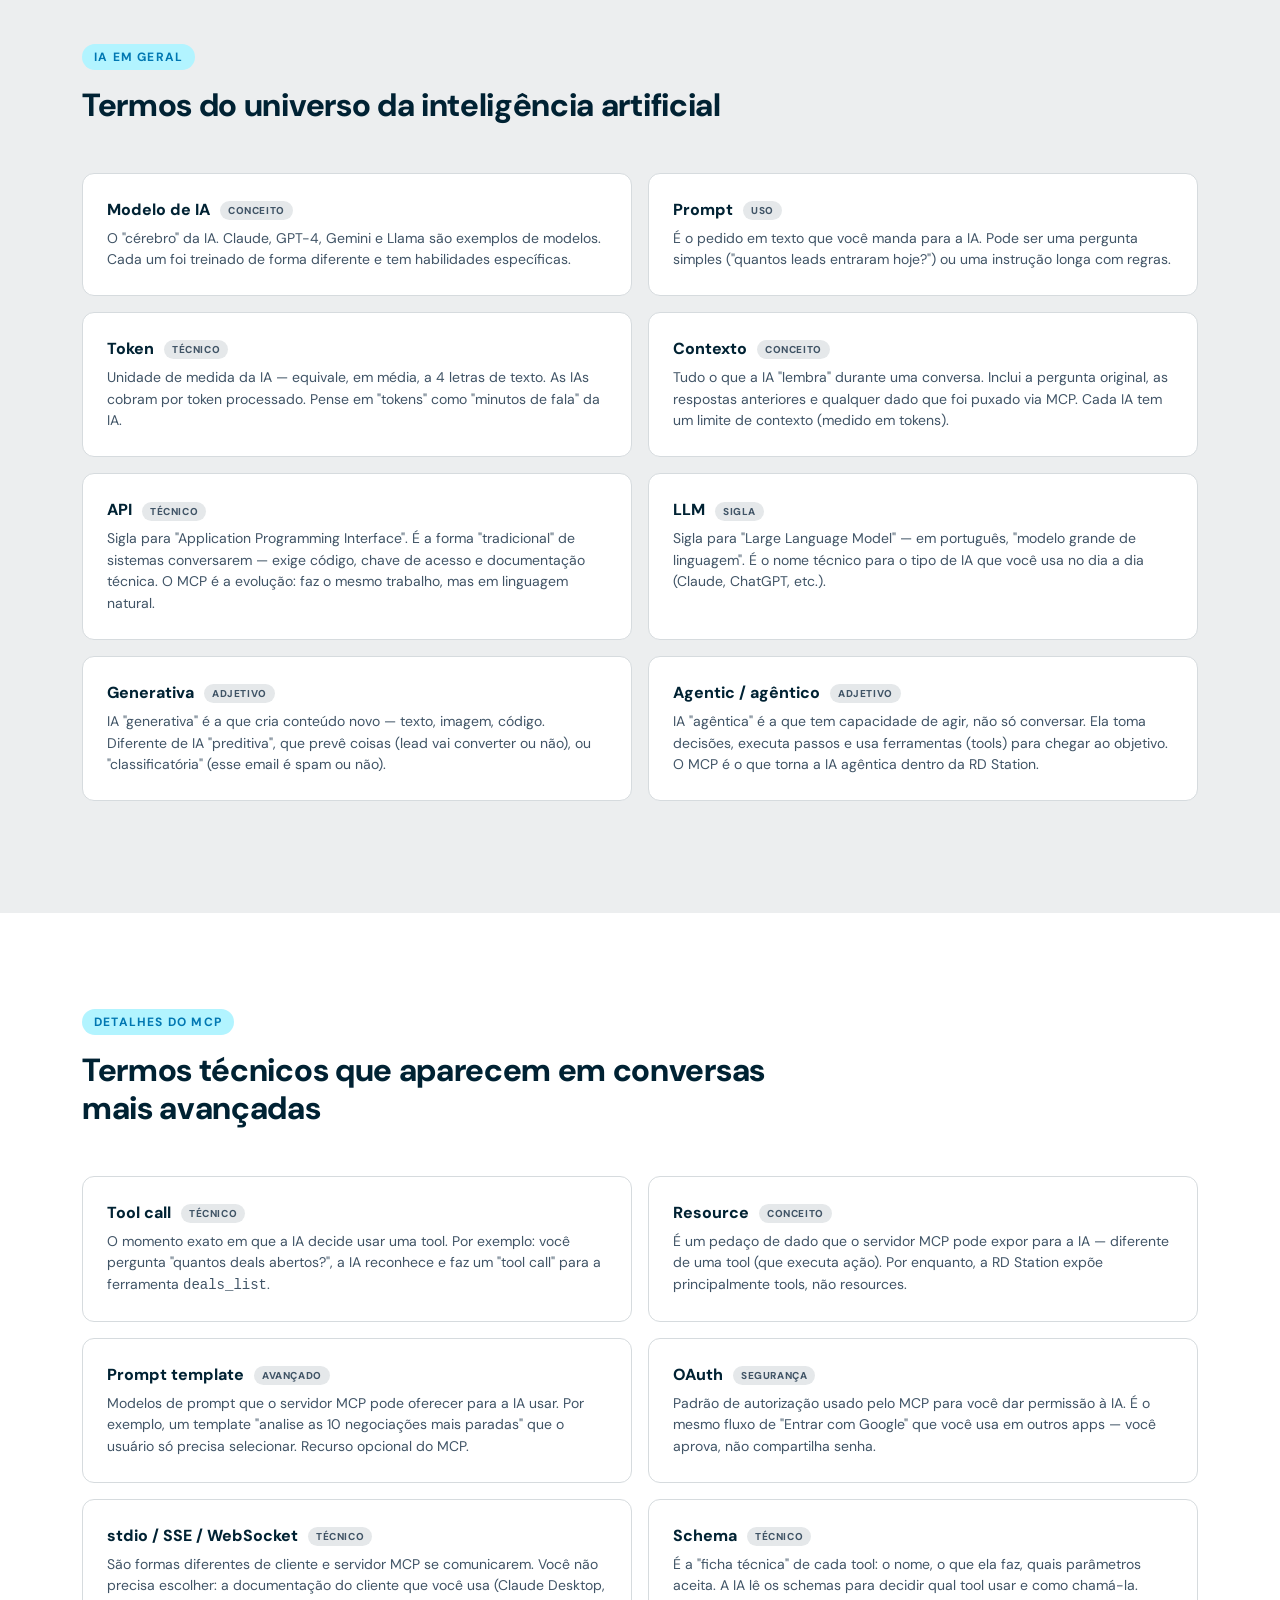
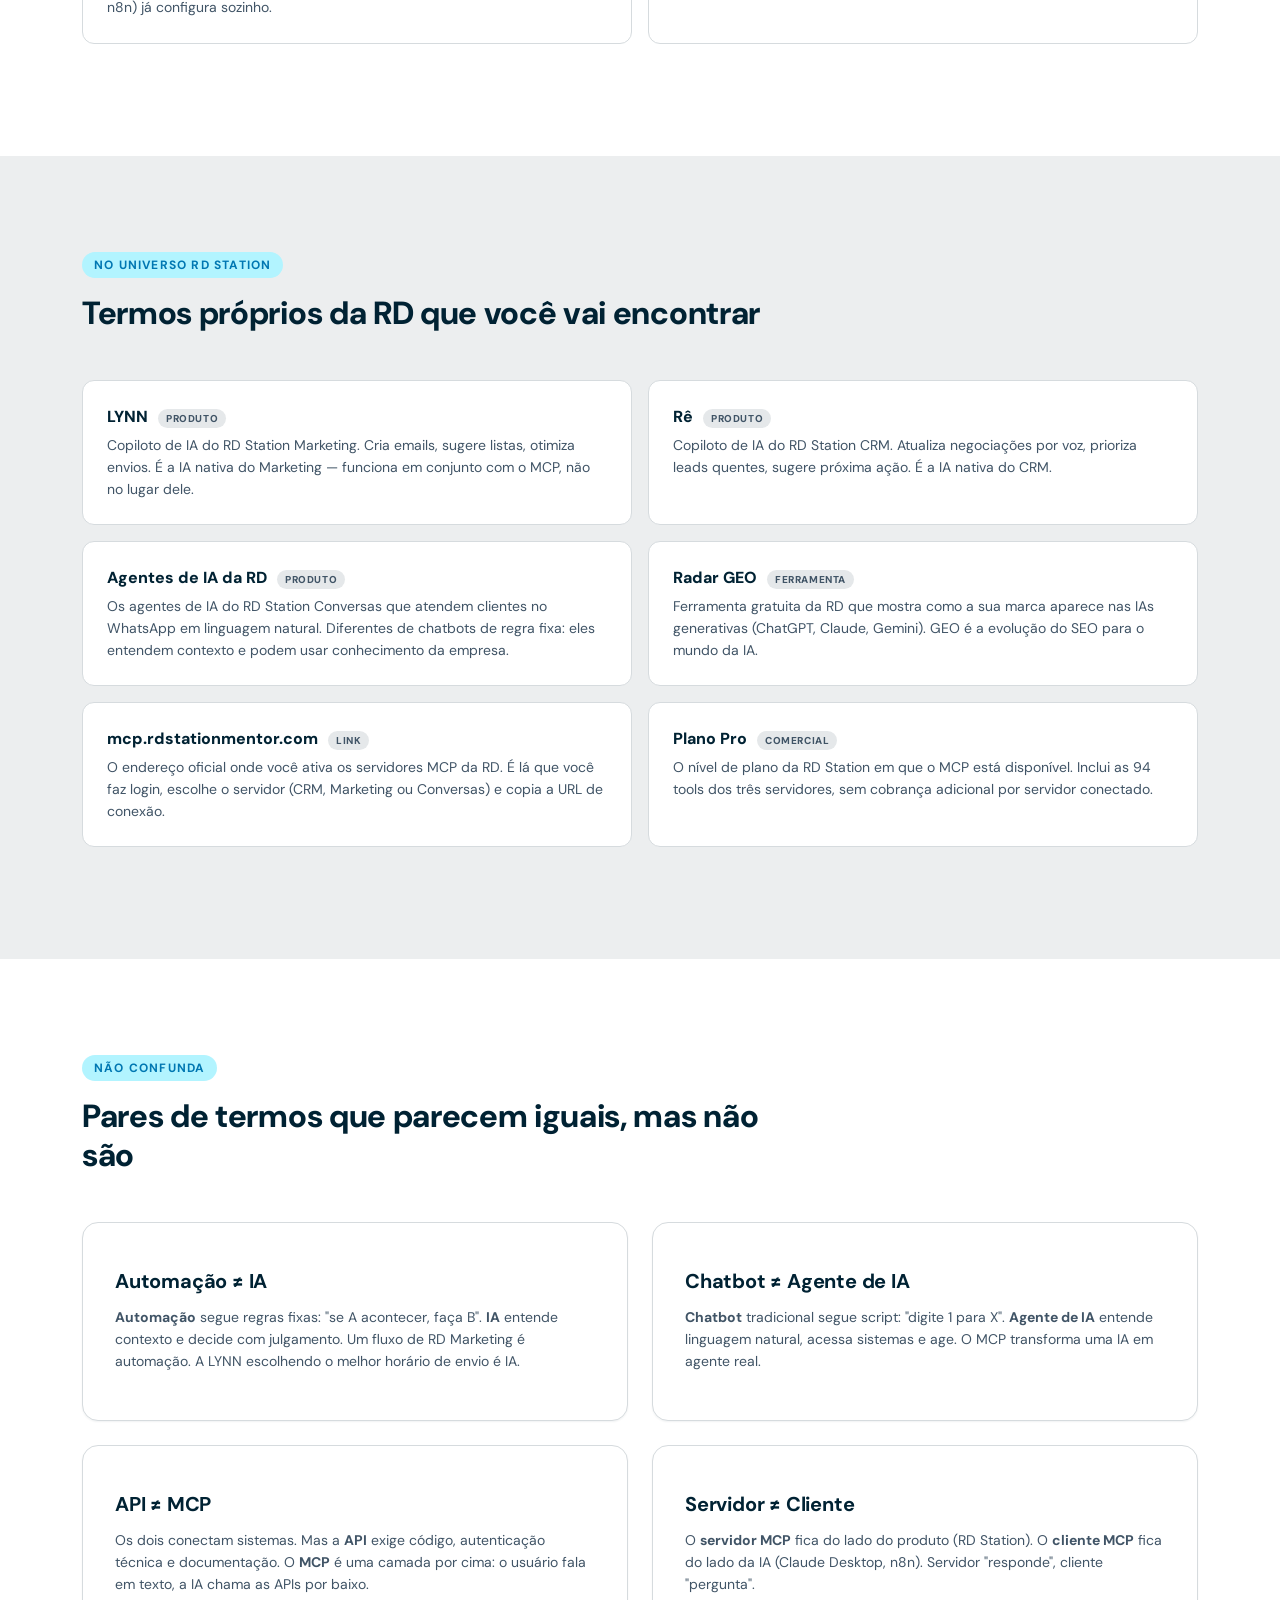
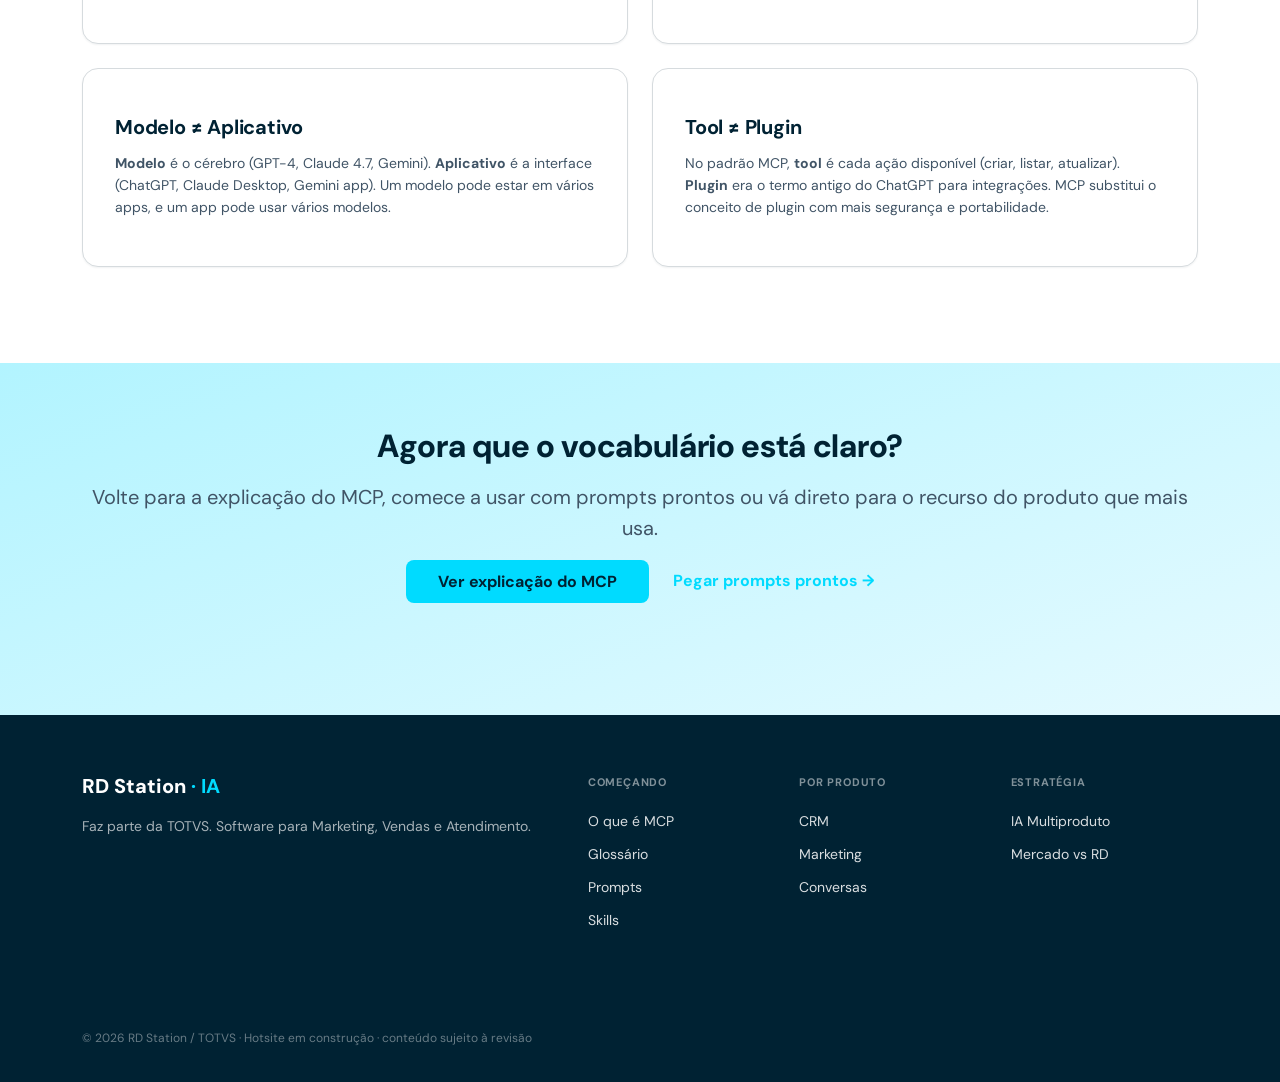
==== commit a9240310: "refactor: separa Prompts e Skills + filtros por perfil de acesso - skills-mcp.html agora é a bibliot" ====
--- a/glossario.html
+++ b/glossario.html
@@ -21,7 +21,7 @@
       <a href="index.html" class="logo">RD Station <span class="logo-tag">· IA</span></a>
       <nav class="nav">
         <a href="o-que-e-mcp.html" class="nav-link">O que é MCP</a>
-        <a href="mcp-multiproduto.html" class="nav-link">Multiproduto</a>
+        <a href="prompts-mcp.html" class="nav-link">Prompts</a>
         <a href="skills-mcp.html" class="nav-link">Skills</a>
         <a href="glossario.html" class="nav-link">Glossário</a>
         <a href="https://mcp.rdstationmentor.com" target="_blank" rel="noopener" class="btn btn-primary btn-sm">Conectar agora</a>
@@ -262,7 +262,8 @@
           <h4>Começando</h4>
           <a href="o-que-e-mcp.html">O que é MCP</a>
           <a href="glossario.html">Glossário</a>
-          <a href="skills-mcp.html">Skills prontas</a>
+          <a href="prompts-mcp.html">Prompts</a>
+          <a href="skills-mcp.html">Skills</a>
         </div>
         <div>
           <h4>Por produto</h4>
